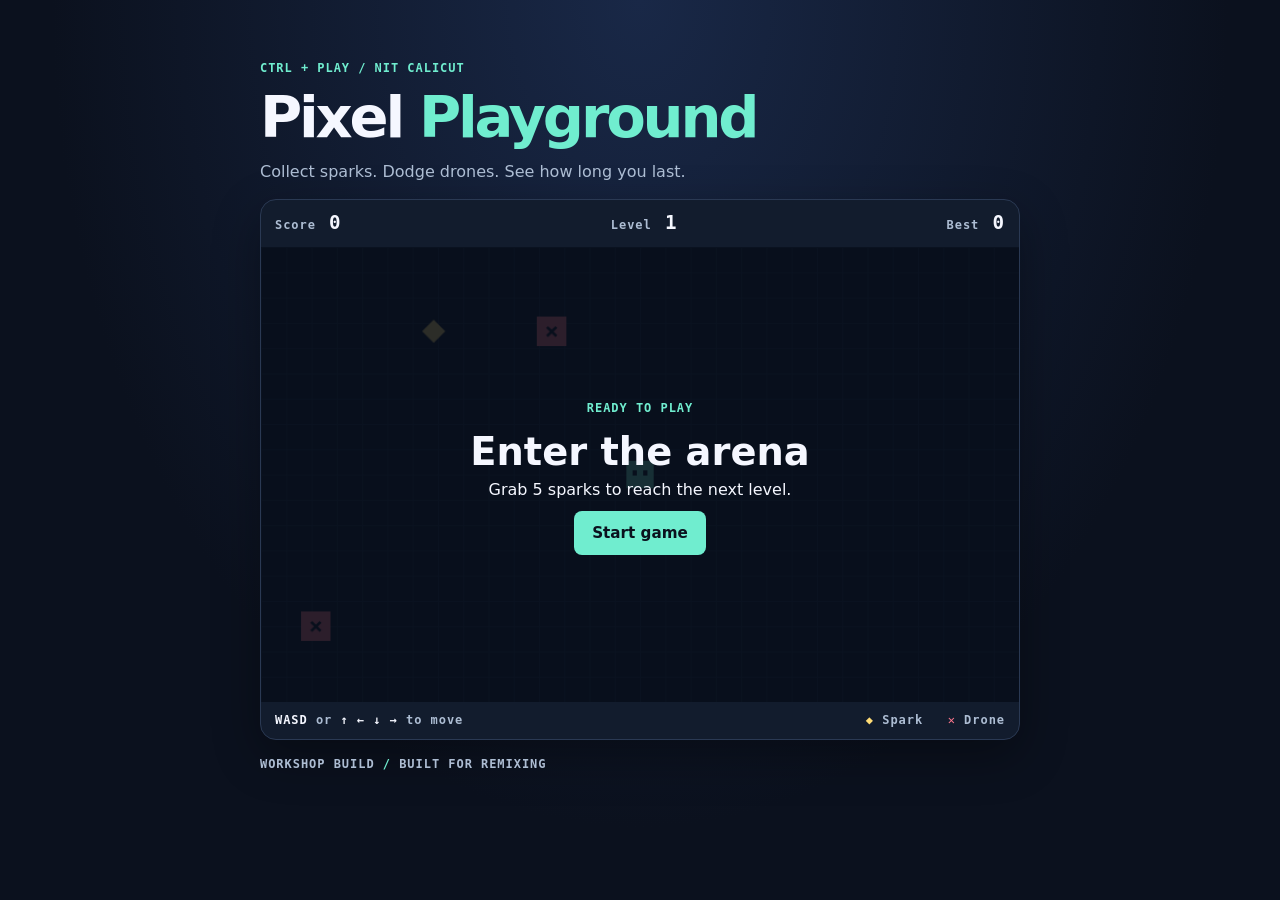
==== index.html @ da874224 "Initial commit" ====
<!doctype html>
<html lang="en">
<head>
  <meta charset="utf-8">
  <meta name="viewport" content="width=device-width, initial-scale=1">
  <title>Pixel Playground | CTRL + PLAY</title>
  <link rel="stylesheet" href="style.css">
  <script src="game.js" defer></script>
</head>
<body>
  <main>
    <header>
      <p class="eyebrow">CTRL + PLAY <span> / </span> NIT CALICUT</p>
      <h1>Pixel <em>Playground</em></h1>
      <p id="mission">Collect sparks. Dodge drones. See how long you last.</p>
    </header>
    <section class="cabinet" aria-label="Arcade game">
      <div class="hud">
        <div>Score <strong id="score">0</strong></div>
        <div>Level <strong id="level">1</strong></div>
        <div>Best <strong id="best">0</strong></div>
      </div>
      <div class="stage">
        <canvas id="arena" width="720" height="432" tabindex="0" aria-label="Game arena" aria-describedby="mission controls">This game requires Canvas support.</canvas>
        <div class="overlay" id="overlay">
          <div>
            <p class="eyebrow" id="status" role="status">READY TO PLAY</p>
            <h2 id="panel-title">Enter the arena</h2>
            <p id="panel-detail">Grab five sparks to reach the next level.</p>
            <button id="action" type="button">Start game</button>
          </div>
        </div>
      </div>
      <div class="legend" id="controls">
        <span><kbd>WASD</kbd> or <kbd>↑ ← ↓ →</kbd> to move</span>
        <span><b class="spark">◆</b> Spark &nbsp; <b class="drone">✕</b> Drone</span>
      </div>
    </section>
    <div class="touch" aria-label="Direction controls">
      <button data-key="arrowup" aria-label="Move up">↑</button>
      <button data-key="arrowleft" aria-label="Move left">←</button>
      <button data-key="arrowdown" aria-label="Move down">↓</button>
      <button data-key="arrowright" aria-label="Move right">→</button>
    </div>
    <footer>WORKSHOP BUILD <span> / </span> BUILT FOR REMIXING</footer>
  </main>
</body>
</html>
---- style.css ----
/* THEME: Edit these colors alongside THEME in game.js. */
:root {
  color-scheme: dark;
  --page: #0b111e;
  --panel: #121c2d;
  --line: #2a3953;
  --text: #f5f7ff;
  --muted: #adbdd3;
  --accent: #70edcf;
  --spark: #ffdc76;
  --drone: #ff778e;
  font-family: system-ui, sans-serif;
}
* { box-sizing: border-box; }
body { margin: 0; background: radial-gradient(ellipse at top, #192847, var(--page) 65%); color: var(--text); min-height: 100vh; }
main { width: min(100% - 24px, 760px); margin: auto; padding: clamp(20px, 5vw, 48px) 0 20px; }
header { margin-bottom: 18px; }
.eyebrow, footer, .hud, .legend { font: 600 .75rem/1.4 ui-monospace, monospace; letter-spacing: .08em; }
.eyebrow, em, footer span, header span { color: var(--accent); }
h1 { margin: 0; font-size: clamp(1.85rem, 7vw, 3.6rem); letter-spacing: -.055em; line-height: 1; }
em { font-style: normal; }
header > p:last-child { color: var(--muted); margin-bottom: 0; }
.cabinet { border: 1px solid var(--line); border-radius: 16px; overflow: hidden; background: var(--panel); box-shadow: 0 16px 48px #0005; }
.hud, .legend { display: flex; align-items: center; justify-content: space-between; flex-wrap: wrap; gap: 8px 14px; padding: 10px 14px; color: var(--muted); }
.hud strong { color: var(--text); font-size: 1.2rem; margin-left: 5px; }
.stage { position: relative; }
canvas { display: block; width: 100%; height: auto; background: var(--page); }
canvas:focus-visible { outline: 2px solid var(--accent); outline-offset: -3px; }
.overlay { position: absolute; inset: 0; display: grid; place-items: center; text-align: center; background: #080f1bd9; padding: 8px; }
.overlay[hidden] { display: none; }
.overlay p { margin: 6px 0 12px; }
.overlay h2 { margin: 0; font-size: clamp(1.25rem, 5vw, 2.4rem); }
button { font: 700 .95rem system-ui, sans-serif; color: var(--page); background: var(--accent); border: 0; border-radius: 8px; min-height: 44px; padding: 8px 18px; cursor: pointer; }
button:hover { filter: brightness(1.13); }
button:focus-visible { outline: 2px solid white; outline-offset: 3px; }
kbd { color: var(--text); font: inherit; }
.spark { color: var(--spark); }
.drone { color: var(--drone); }
.touch { display: none; justify-content: center; gap: 8px; margin-top: 14px; }
.touch button { min-width: 48px; touch-action: none; user-select: none; }
footer { margin-top: 16px; color: var(--muted); }
@media (any-pointer: coarse), (max-width: 600px) { .touch { display: flex; } }
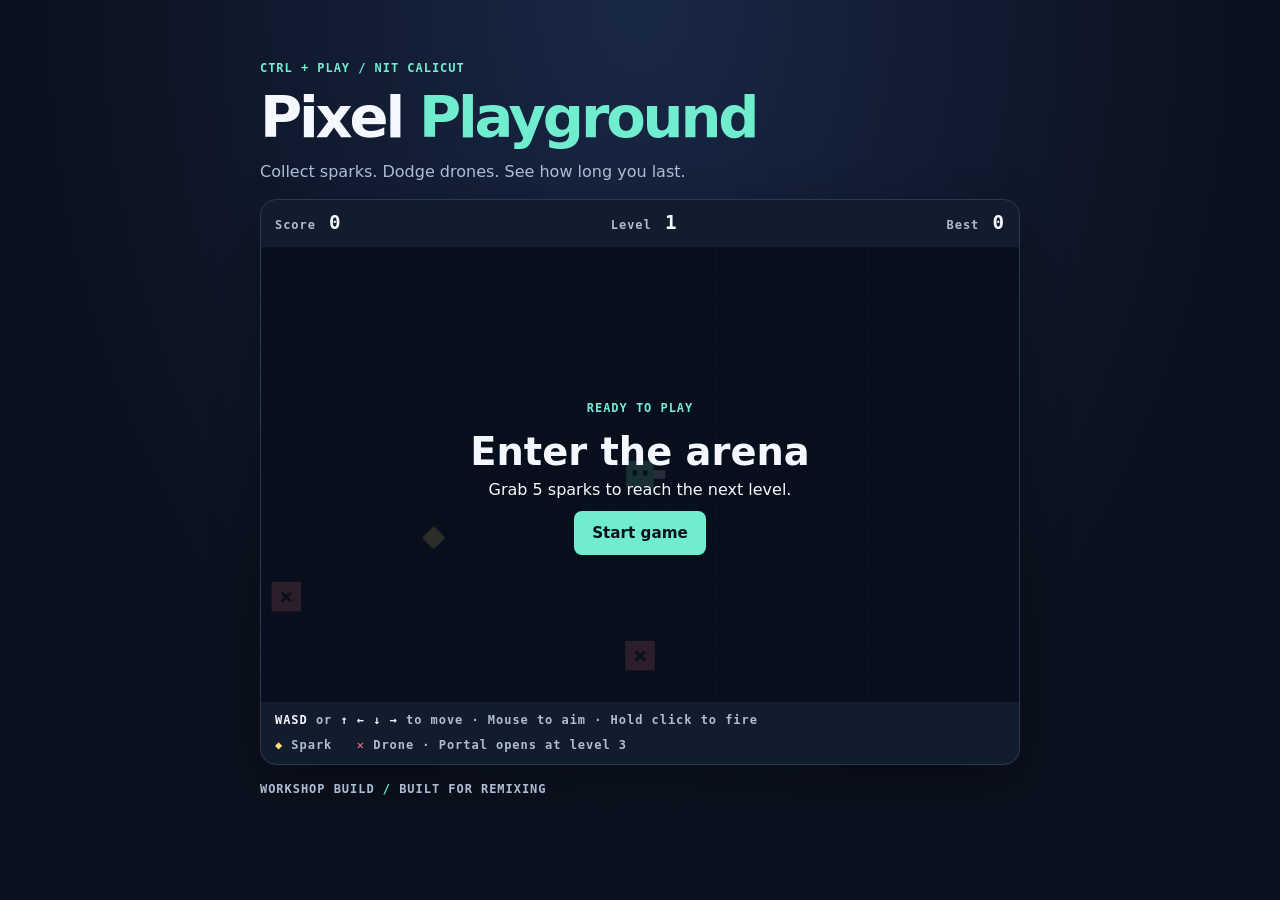
==== commit 4a103442: "Add mouse combat and portal dimension" ====
--- a/index.html
+++ b/index.html
@@ -32,8 +32,8 @@
         </div>
       </div>
       <div class="legend" id="controls">
-        <span><kbd>WASD</kbd> or <kbd>↑ ← ↓ →</kbd> to move</span>
-        <span><b class="spark">◆</b> Spark &nbsp; <b class="drone">✕</b> Drone</span>
+        <span><kbd>WASD</kbd> or <kbd>↑ ← ↓ →</kbd> to move · Mouse to aim · Hold click to fire</span>
+        <span><b class="spark">◆</b> Spark &nbsp; <b class="drone">✕</b> Drone · Portal opens at level 3</span>
       </div>
     </section>
     <div class="touch" aria-label="Direction controls">
